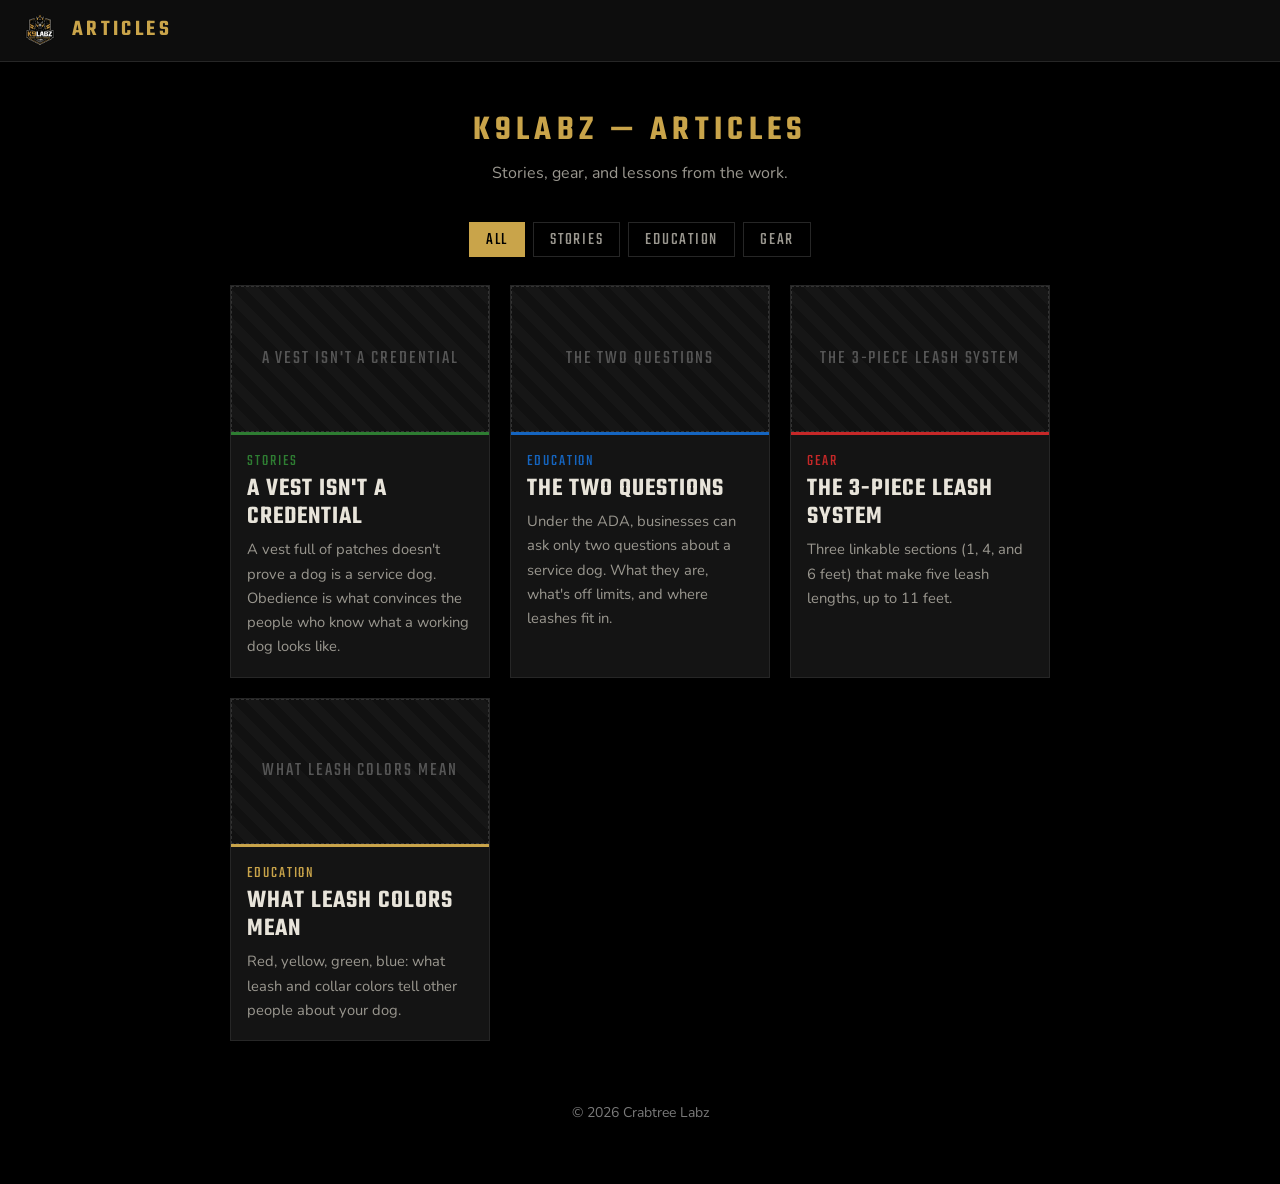
==== articles/index.html @ af8acfc2 "Remove disclosure-implying qualifiers from Two Questions Drop 'me' and 'your' wording that implied t" ====
<!DOCTYPE html>
<html lang="en">
<head>
  <meta charset="utf-8">
  <meta name="viewport" content="width=device-width, initial-scale=1">
  <title>Articles — K9Labz</title>
  <link rel="preconnect" href="https://fonts.googleapis.com">
  <link href="https://fonts.googleapis.com/css2?family=Teko:wght@400;600&family=Nunito:wght@300;400;700&display=swap" rel="stylesheet">
  <link rel="stylesheet" href="articles.css">
</head>
<body>

<div class="k9-header">
  <a href="../index.html"><img src="../logo.png" alt="K9Labz"></a>
  <span class="k9-header-title">Articles</span>
</div>

<div class="k9-page">
  <div class="k9-page-subtitle">
    <div class="k9-page-subtitle-label">K9Labz — Articles</div>
    <div class="k9-page-subtitle-detail">Stories, gear, and lessons from the work.</div>
  </div>

  <div class="k9-filters" id="k9-filters"></div>
  <div class="k9-index-grid" id="k9-index"></div>

  <div class="k9-page-footer">
    &copy; 2026 <a href="https://craz.com">Crabtree Labz</a>
  </div>
</div>

<script>
// Newest first. `category` drives the filter buttons — use any name
// (e.g. "Gear", "Stories", "Education"); new categories appear automatically.
var ARTICLES = [
  {
    slug: "vest-isnt-a-credential",
    title: "A Vest Isn't a Credential",
    category: "Stories",
    summary: "A vest full of patches doesn't prove a dog is a service dog. Obedience is what convinces the people who know what a working dog looks like.",
    accentColor: "#2E7D32",
    thumbnail: null
  },
  {
    slug: "ada-two-questions",
    title: "The Two Questions",
    category: "Education",
    summary: "Under the ADA, businesses can ask only two questions about a service dog. What they are, what's off limits, and where leashes fit in.",
    accentColor: "#1565C0",
    thumbnail: null
  },
  {
    slug: "leash-system",
    title: "The 3-Piece Leash System",
    category: "Gear",
    summary: "Three linkable sections (1, 4, and 6 feet) that make five leash lengths, up to 11 feet.",
    accentColor: "#C62828",
    thumbnail: null
  },
  {
    slug: "leash-color-codes",
    title: "What Leash Colors Mean",
    category: "Education",
    summary: "Red, yellow, green, blue: what leash and collar colors tell other people about your dog.",
    accentColor: "#C9A44A",
    thumbnail: null
  }
];

(function () {
  var grid = document.getElementById('k9-index');
  var filters = document.getElementById('k9-filters');

  var categories = [];
  for (var i = 0; i < ARTICLES.length; i++) {
    if (categories.indexOf(ARTICLES[i].category) === -1) categories.push(ARTICLES[i].category);
  }

  if (categories.length > 1) {
    var btns = '<button class="k9-filter is-active" data-cat="">All</button>';
    for (var j = 0; j < categories.length; j++) {
      btns += '<button class="k9-filter" data-cat="' + esc(categories[j]) + '">' + esc(categories[j]) + '</button>';
    }
    filters.innerHTML = btns;
    filters.addEventListener('click', function (e) {
      var btn = e.target.closest('.k9-filter');
      if (!btn) return;
      var active = filters.querySelectorAll('.k9-filter');
      for (var k = 0; k < active.length; k++) active[k].classList.toggle('is-active', active[k] === btn);
      render(btn.getAttribute('data-cat'));
    });
  }

  render('');

  function render(cat) {
    var html = '';
    for (var i = 0; i < ARTICLES.length; i++) {
      var a = ARTICLES[i];
      if (cat && a.category !== cat) continue;
      var img = a.thumbnail
        ? '<img class="k9-index-card-img" src="' + esc(a.thumbnail) + '" alt="' + esc(a.title) + '">'
        : '<div class="k9-placeholder">' + esc(a.title) + '</div>';

      html += (
        '<a class="k9-index-card" href="' + esc(a.slug) + '/index.html" style="--k9-accent:' + esc(a.accentColor) + '">' +
          img +
          '<div class="k9-index-card-accent"></div>' +
          '<div class="k9-index-card-body">' +
            '<div class="k9-index-card-category">' + esc(a.category) + '</div>' +
            '<div class="k9-index-card-title">' + esc(a.title) + '</div>' +
            '<div class="k9-index-card-summary">' + esc(a.summary) + '</div>' +
          '</div>' +
        '</a>'
      );
    }
    grid.innerHTML = html;
  }

  function esc(s) {
    if (!s) return '';
    var d = document.createElement('div');
    d.appendChild(document.createTextNode(s));
    return d.innerHTML;
  }
})();
</script>
</body>
</html>
---- articles/articles.css ----
/* ── K9Labz — Articles ─────────────────────────────────────
   Shared styles for the article template system (stories, gear, education, anything).
   Each article sets --k9-accent via its ARTICLE data.
   ──────────────────────────────────────────────────────── */

:root {
  --k9-accent: #C9A44A;
  --k9-gold: #C9A44A;
  --k9-bg: #000000;
  --k9-bg-deep: #0d0d0d;
  --k9-card: #141414;
  --k9-line: #262626;
  --k9-text: #e8e4da;
  --k9-text-muted: #9a978f;
  --k9-footer: #7A7A7A;
  --k9-pro: #6fbf73;
  --k9-con: #d9705a;
}

* { box-sizing: border-box; margin: 0; padding: 0; }

body {
  background: var(--k9-bg);
  color: var(--k9-text);
  font-family: 'Nunito', sans-serif;
  font-weight: 400;
  line-height: 1.65;
  -webkit-font-smoothing: antialiased;
}

a { color: var(--k9-gold); }
a:hover { color: #e3c06a; }

h1, h2, h3, .k9-label {
  font-family: 'Teko', sans-serif;
  font-weight: 600;
  letter-spacing: 0.06em;
  text-transform: uppercase;
  line-height: 1.1;
}

/* ── Header ──────────────────────────────────────────── */

.k9-header {
  display: flex;
  align-items: center;
  gap: 16px;
  padding: 12px 24px;
  background: var(--k9-bg-deep);
  border-bottom: 1px solid var(--k9-line);
  position: sticky;
  top: 0;
  z-index: 100;
}

.k9-header a { display: flex; align-items: center; text-decoration: none; }
.k9-header img { height: 32px; width: auto; }

.k9-header-title {
  font-family: 'Teko', sans-serif;
  font-size: 1.4rem;
  font-weight: 600;
  letter-spacing: 0.15em;
  text-transform: uppercase;
  color: var(--k9-gold);
}

.k9-header-spacer { flex: 1; }

.k9-header-back {
  font-family: 'Teko', sans-serif;
  font-size: 1.1rem;
  letter-spacing: 0.1em;
  text-transform: uppercase;
  color: var(--k9-text-muted) !important;
}

.k9-header-back:hover { color: var(--k9-gold) !important; }

/* ── Page ────────────────────────────────────────────── */

.k9-page {
  max-width: 860px;
  margin: 0 auto;
  padding: 40px 20px 60px;
}

.k9-page-subtitle { text-align: center; margin-bottom: 36px; }

.k9-page-subtitle-label {
  font-family: 'Teko', sans-serif;
  font-size: 2.2rem;
  font-weight: 600;
  letter-spacing: 0.15em;
  text-transform: uppercase;
  color: var(--k9-gold);
}

.k9-page-subtitle-detail { color: var(--k9-text-muted); }

.k9-page-footer {
  margin-top: 60px;
  text-align: center;
  font-size: 14px;
  color: var(--k9-footer);
}

.k9-page-footer a { color: inherit; text-decoration: none; }
.k9-page-footer a:hover { text-decoration: underline; }

.k9-placeholder {
  display: flex;
  align-items: center;
  justify-content: center;
  aspect-ratio: 16 / 9;
  background: repeating-linear-gradient(45deg, #111, #111 10px, #161616 10px, #161616 20px);
  border: 1px dashed #333;
  color: #555;
  font-family: 'Teko', sans-serif;
  font-size: 1.2rem;
  letter-spacing: 0.1em;
  text-transform: uppercase;
  text-align: center;
}

/* ── Index grid ──────────────────────────────────────── */

.k9-index-grid {
  display: grid;
  grid-template-columns: repeat(auto-fill, minmax(250px, 1fr));
  gap: 20px;
}

.k9-index-card {
  display: block;
  background: var(--k9-card);
  border: 1px solid var(--k9-line);
  text-decoration: none;
  color: var(--k9-text);
  transition: border-color 0.15s, transform 0.15s;
}

.k9-index-card:hover {
  color: var(--k9-text);
  border-color: var(--k9-accent);
  transform: translateY(-2px);
}

.k9-index-card-img { display: block; width: 100%; aspect-ratio: 16 / 9; object-fit: cover; }
.k9-index-card-accent { height: 3px; background: var(--k9-accent); }
.k9-index-card-body { padding: 14px 16px 18px; }

.k9-index-card-category {
  font-family: 'Teko', sans-serif;
  font-size: 1rem;
  letter-spacing: 0.12em;
  text-transform: uppercase;
  color: var(--k9-accent);
}

.k9-index-card-title {
  font-family: 'Teko', sans-serif;
  font-size: 1.6rem;
  font-weight: 600;
  letter-spacing: 0.04em;
  text-transform: uppercase;
  line-height: 1.1;
  margin-bottom: 6px;
}

.k9-index-card-summary { font-size: 0.92rem; color: var(--k9-text-muted); }

/* ── Article hero ────────────────────────────────────── */

.k9-hero { margin-bottom: 36px; }

.k9-hero-kicker {
  font-family: 'Teko', sans-serif;
  font-size: 1.15rem;
  letter-spacing: 0.15em;
  text-transform: uppercase;
  color: var(--k9-accent);
}

.k9-hero-title { font-size: clamp(2.4rem, 7vw, 3.6rem); color: var(--k9-text); }

.k9-hero-accent-bar { width: 80px; height: 4px; background: var(--k9-accent); margin: 14px 0 16px; }

.k9-hero-summary { font-size: 1.1rem; color: var(--k9-text-muted); max-width: 680px; }

.k9-hero-meta {
  margin-top: 14px;
  font-size: 0.85rem;
  color: var(--k9-footer);
  letter-spacing: 0.04em;
}

.k9-hero-image { margin-top: 24px; border: 1px solid var(--k9-line); }
.k9-hero-image img { display: block; width: 100%; height: auto; }

/* ── Sections ────────────────────────────────────────── */

.k9-section { margin-top: 44px; }

.k9-section h2 {
  font-size: 1.9rem;
  color: var(--k9-gold);
  border-bottom: 1px solid var(--k9-line);
  padding-bottom: 6px;
  margin-bottom: 18px;
}

.k9-section p + p { margin-top: 14px; }

/* Score box */

.k9-score {
  display: flex;
  gap: 20px;
  align-items: center;
  background: var(--k9-card);
  border-left: 4px solid var(--k9-accent);
  padding: 20px 24px;
}

.k9-score-score {
  font-family: 'Teko', sans-serif;
  font-size: 3.4rem;
  font-weight: 600;
  line-height: 1;
  color: var(--k9-accent);
  flex-shrink: 0;
}

.k9-score-score small { font-size: 1.4rem; color: var(--k9-text-muted); }
.k9-score-text strong { display: block; font-family: 'Teko', sans-serif; font-size: 1.4rem; letter-spacing: 0.06em; text-transform: uppercase; }

/* Cards */

.k9-cards { display: grid; grid-template-columns: repeat(auto-fill, minmax(240px, 1fr)); gap: 16px; }

.k9-card { background: var(--k9-card); border: 1px solid var(--k9-line); }
.k9-card img { display: block; width: 100%; aspect-ratio: 4 / 3; object-fit: cover; }
.k9-card .k9-placeholder { aspect-ratio: 4 / 3; border: none; }
.k9-card-swatch { height: 64px; border-bottom: 1px solid var(--k9-line); }
.k9-card-body { padding: 14px 16px 18px; }
.k9-card-kicker { font-family: 'Teko', sans-serif; font-size: 1rem; letter-spacing: 0.12em; text-transform: uppercase; color: var(--k9-accent); }
.k9-card-title { font-family: 'Teko', sans-serif; font-size: 1.5rem; font-weight: 600; text-transform: uppercase; line-height: 1.1; margin-bottom: 6px; }
.k9-card-text { font-size: 0.92rem; color: var(--k9-text-muted); }

/* Ratings */

.k9-ratings { display: grid; gap: 10px; }
.k9-rating { display: grid; grid-template-columns: 170px 1fr 36px; align-items: center; gap: 12px; }
.k9-rating-label { font-family: 'Teko', sans-serif; font-size: 1.2rem; letter-spacing: 0.06em; text-transform: uppercase; }
.k9-rating-track { height: 8px; background: #1f1f1f; }
.k9-rating-fill { height: 100%; background: var(--k9-accent); }
.k9-rating-value { font-family: 'Teko', sans-serif; font-size: 1.3rem; text-align: right; color: var(--k9-accent); }

/* Facts table */

.k9-facts { width: 100%; border-collapse: collapse; }
.k9-facts th, .k9-facts td { text-align: left; padding: 10px 12px; border-bottom: 1px solid var(--k9-line); vertical-align: top; }
.k9-facts th { width: 34%; font-family: 'Teko', sans-serif; font-weight: 600; font-size: 1.15rem; letter-spacing: 0.08em; text-transform: uppercase; color: var(--k9-text-muted); }

/* Items */

.k9-items { display: grid; gap: 14px; }
.k9-item { background: var(--k9-card); border: 1px solid var(--k9-line); padding: 16px 20px; }
.k9-item h3 { font-size: 1.45rem; color: var(--k9-text); margin-bottom: 4px; }
.k9-item-meta { font-size: 0.85rem; color: var(--k9-accent); margin-bottom: 6px; letter-spacing: 0.03em; }

/* Steps */

.k9-steps { list-style: none; counter-reset: step; display: grid; gap: 12px; }
.k9-steps li { counter-increment: step; position: relative; padding-left: 46px; }
.k9-steps li::before {
  content: counter(step);
  position: absolute;
  left: 0;
  top: -2px;
  width: 32px;
  height: 32px;
  display: flex;
  align-items: center;
  justify-content: center;
  border: 1px solid var(--k9-accent);
  color: var(--k9-accent);
  font-family: 'Teko', sans-serif;
  font-size: 1.3rem;
}

/* Pros / cons */

.k9-proscons { display: grid; grid-template-columns: 1fr 1fr; gap: 16px; }
.k9-proscons > div { background: var(--k9-card); border: 1px solid var(--k9-line); padding: 16px 20px; }
.k9-proscons h3 { font-size: 1.4rem; margin-bottom: 8px; }
.k9-pros h3 { color: var(--k9-pro); }
.k9-cons h3 { color: var(--k9-con); }
.k9-proscons ul { padding-left: 18px; }
.k9-proscons li + li { margin-top: 6px; }

/* Callout */

.k9-callout {
  background: #1a1408;
  border: 1px solid #4a3c18;
  padding: 16px 20px;
}

.k9-callout p + p { margin-top: 10px; }
.k9-callout .k9-label { color: var(--k9-gold); font-size: 1.3rem; margin-bottom: 4px; }

/* Gallery */

.k9-gallery { display: grid; grid-template-columns: repeat(auto-fill, minmax(240px, 1fr)); gap: 12px; }
.k9-gallery figure { background: var(--k9-card); border: 1px solid var(--k9-line); }
.k9-gallery img { display: block; width: 100%; aspect-ratio: 4 / 3; object-fit: cover; }
.k9-gallery figcaption { padding: 8px 12px; font-size: 0.85rem; color: var(--k9-text-muted); }

@media (max-width: 600px) {
  .k9-proscons { grid-template-columns: 1fr; }
  .k9-rating { grid-template-columns: 120px 1fr 30px; }
  .k9-score { flex-direction: column; align-items: flex-start; }
  .k9-facts th { width: 40%; }
}

/* Index filters */

.k9-filters { display: flex; flex-wrap: wrap; justify-content: center; gap: 8px; margin-bottom: 28px; }

.k9-filter {
  background: none;
  border: 1px solid var(--k9-line);
  color: var(--k9-text-muted);
  font-family: 'Teko', sans-serif;
  font-size: 1.1rem;
  letter-spacing: 0.1em;
  text-transform: uppercase;
  padding: 4px 16px;
  cursor: pointer;
}

.k9-filter:hover { color: var(--k9-gold); border-color: var(--k9-gold); }
.k9-filter.is-active { background: var(--k9-gold); border-color: var(--k9-gold); color: var(--k9-bg); }

/* Quote */

.k9-quote {
  border-left: 4px solid var(--k9-accent);
  padding: 6px 0 6px 22px;
  font-size: 1.3rem;
  font-style: italic;
  color: var(--k9-text);
}

.k9-quote cite { display: block; margin-top: 8px; font-size: 0.9rem; font-style: normal; color: var(--k9-text-muted); }

/* Single image */

.k9-figure { border: 1px solid var(--k9-line); background: var(--k9-card); }
.k9-figure img { display: block; width: 100%; height: auto; }
.k9-figure figcaption { padding: 8px 12px; font-size: 0.85rem; color: var(--k9-text-muted); }

/* Video */

.k9-video { position: relative; aspect-ratio: 16 / 9; border: 1px solid var(--k9-line); }
.k9-video iframe { position: absolute; inset: 0; width: 100%; height: 100%; border: 0; }
.k9-video + .k9-video-title { margin-top: 8px; font-size: 0.9rem; color: var(--k9-text-muted); }

/* Plain list */

.k9-list { padding-left: 20px; }
.k9-list li + li { margin-top: 6px; }

/* Sources & citations */

.k9-cite { font-size: 0.7em; line-height: 0; margin-left: 1px; white-space: nowrap; }
.k9-cite a { text-decoration: none; }
.k9-sources { padding-left: 22px; font-size: 0.92rem; color: var(--k9-text-muted); }
.k9-sources li + li { margin-top: 8px; }
.k9-sources li:target { color: var(--k9-text); }
.k9-source-note { font-size: 0.85rem; color: var(--k9-footer); }
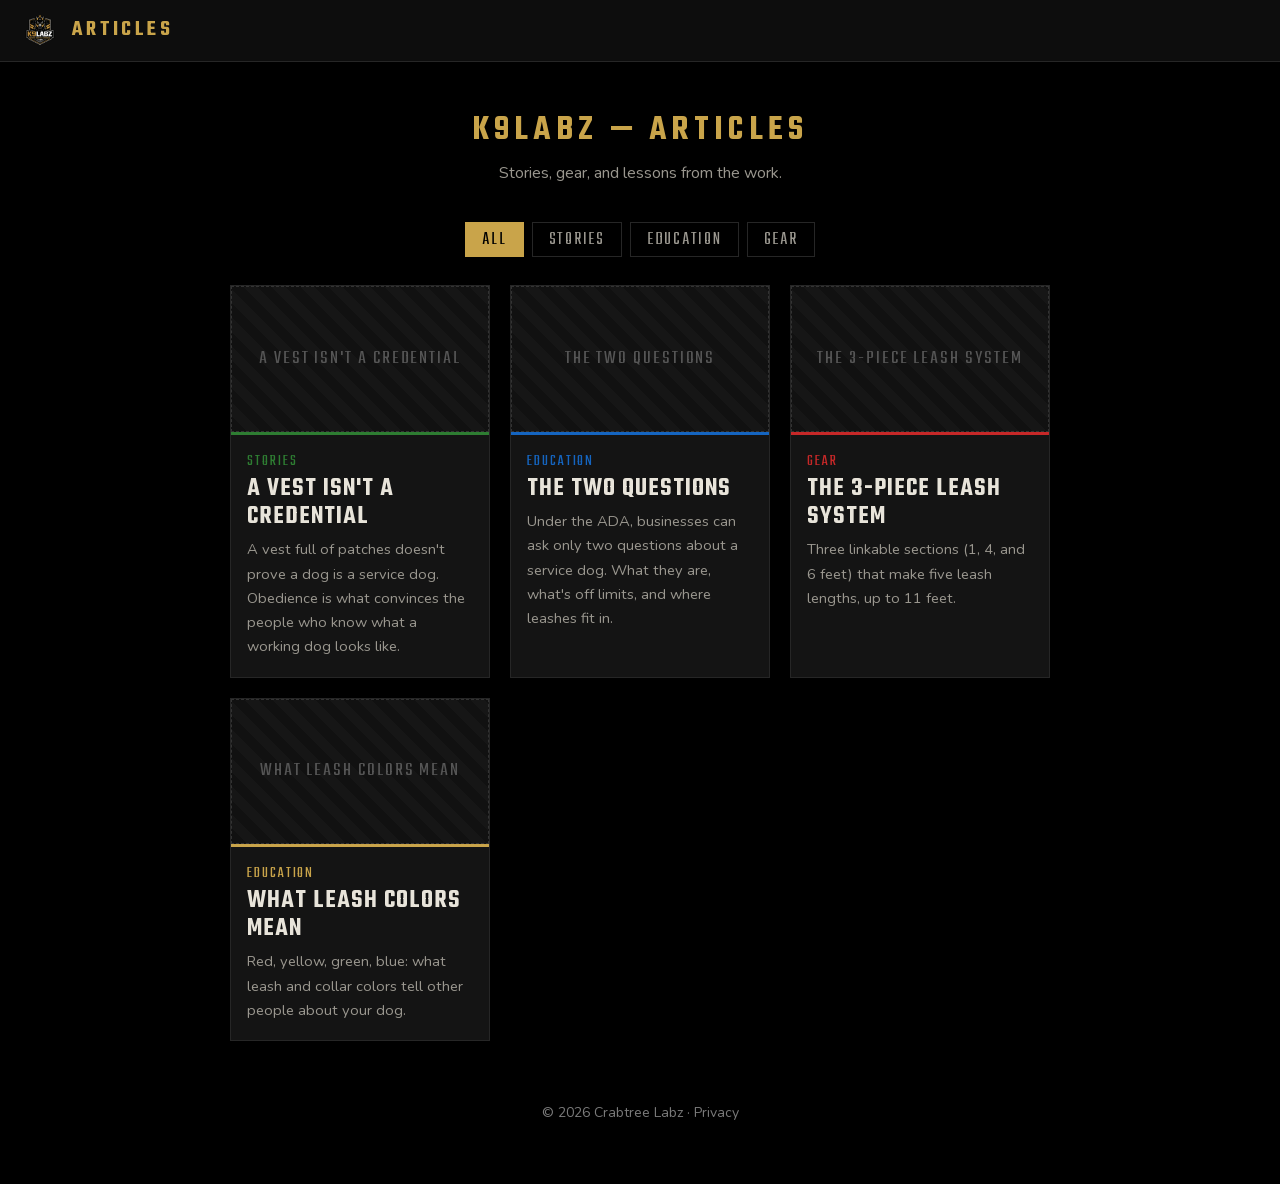
==== commit 3626d1b3: "Self-host fonts, click-to-play videos, link the privacy policy Fonts load from /fonts instead of Goo" ====
--- a/articles/index.html
+++ b/articles/index.html
@@ -4,8 +4,7 @@
   <meta charset="utf-8">
   <meta name="viewport" content="width=device-width, initial-scale=1">
   <title>Articles — K9Labz</title>
-  <link rel="preconnect" href="https://fonts.googleapis.com">
-  <link href="https://fonts.googleapis.com/css2?family=Teko:wght@400;600&family=Nunito:wght@300;400;700&display=swap" rel="stylesheet">
+  <link rel="stylesheet" href="/fonts/fonts.css">
   <link rel="stylesheet" href="articles.css">
 </head>
 <body>
@@ -25,7 +24,7 @@
   <div class="k9-index-grid" id="k9-index"></div>
 
   <div class="k9-page-footer">
-    &copy; 2026 <a href="https://craz.com">Crabtree Labz</a>
+    &copy; 2026 <a href="https://craz.com">Crabtree Labz</a> · <a href="https://craz.com/privacy.html">Privacy</a>
   </div>
 </div>
 
--- a/fonts/fonts.css
+++ b/fonts/fonts.css
@@ -0,0 +1,47 @@
+/* Self-hosted fonts (SIL Open Font License), so this site makes no requests to Google.
+   Generated from Google Fonts; latin subset unless noted. */
+
+@font-face {
+  font-family: 'Nunito';
+  font-style: normal;
+  font-weight: 300;
+  font-display: swap;
+  src: url(/fonts/nunito-57f464a4.woff2) format('woff2');
+  unicode-range: U+0000-00FF, U+0131, U+0152-0153, U+02BB-02BC, U+02C6, U+02DA, U+02DC, U+0304, U+0308, U+0329, U+2000-206F, U+20AC, U+2122, U+2191, U+2193, U+2212, U+2215, U+FEFF, U+FFFD;
+}
+
+@font-face {
+  font-family: 'Nunito';
+  font-style: normal;
+  font-weight: 400;
+  font-display: swap;
+  src: url(/fonts/nunito-57f464a4.woff2) format('woff2');
+  unicode-range: U+0000-00FF, U+0131, U+0152-0153, U+02BB-02BC, U+02C6, U+02DA, U+02DC, U+0304, U+0308, U+0329, U+2000-206F, U+20AC, U+2122, U+2191, U+2193, U+2212, U+2215, U+FEFF, U+FFFD;
+}
+
+@font-face {
+  font-family: 'Nunito';
+  font-style: normal;
+  font-weight: 700;
+  font-display: swap;
+  src: url(/fonts/nunito-57f464a4.woff2) format('woff2');
+  unicode-range: U+0000-00FF, U+0131, U+0152-0153, U+02BB-02BC, U+02C6, U+02DA, U+02DC, U+0304, U+0308, U+0329, U+2000-206F, U+20AC, U+2122, U+2191, U+2193, U+2212, U+2215, U+FEFF, U+FFFD;
+}
+
+@font-face {
+  font-family: 'Teko';
+  font-style: normal;
+  font-weight: 400;
+  font-display: swap;
+  src: url(/fonts/teko-8de89a14.woff2) format('woff2');
+  unicode-range: U+0000-00FF, U+0131, U+0152-0153, U+02BB-02BC, U+02C6, U+02DA, U+02DC, U+0304, U+0308, U+0329, U+2000-206F, U+20AC, U+2122, U+2191, U+2193, U+2212, U+2215, U+FEFF, U+FFFD;
+}
+
+@font-face {
+  font-family: 'Teko';
+  font-style: normal;
+  font-weight: 600;
+  font-display: swap;
+  src: url(/fonts/teko-8de89a14.woff2) format('woff2');
+  unicode-range: U+0000-00FF, U+0131, U+0152-0153, U+02BB-02BC, U+02C6, U+02DA, U+02DC, U+0304, U+0308, U+0329, U+2000-206F, U+20AC, U+2122, U+2191, U+2193, U+2212, U+2215, U+FEFF, U+FFFD;
+}
--- a/articles/articles.css
+++ b/articles/articles.css
@@ -381,3 +381,17 @@
 .k9-sources li + li { margin-top: 8px; }
 .k9-sources li:target { color: var(--k9-text); }
 .k9-source-note { font-size: 0.85rem; color: var(--k9-footer); }
+
+/* Click-to-load YouTube (see ytFacade in the script) */
+.yt-facade {
+  display: flex; flex-direction: column; align-items: center; justify-content: center; gap: 10px;
+  width: 100%; aspect-ratio: 16 / 9; border: 0; margin: 0; padding: 0; cursor: pointer;
+  background: #141414; color: #e8e2d2; font: inherit;
+}
+.yt-facade .yt-play {
+  width: 64px; height: 64px; border-radius: 50%; display: grid; place-items: center;
+  border: 2px solid #C9A44A; color: #C9A44A; font-size: 22px; padding-left: 4px;
+}
+.yt-facade .yt-note { font-size: 0.85rem; opacity: 0.75; }
+.yt-facade:hover .yt-play, .yt-facade:focus-visible .yt-play { background: #C9A44A; color: #141414; }
+.k9-video .yt-facade, .k9-video .yt-frame { position: absolute; inset: 0; width: 100%; height: 100%; aspect-ratio: auto; border: 0; }
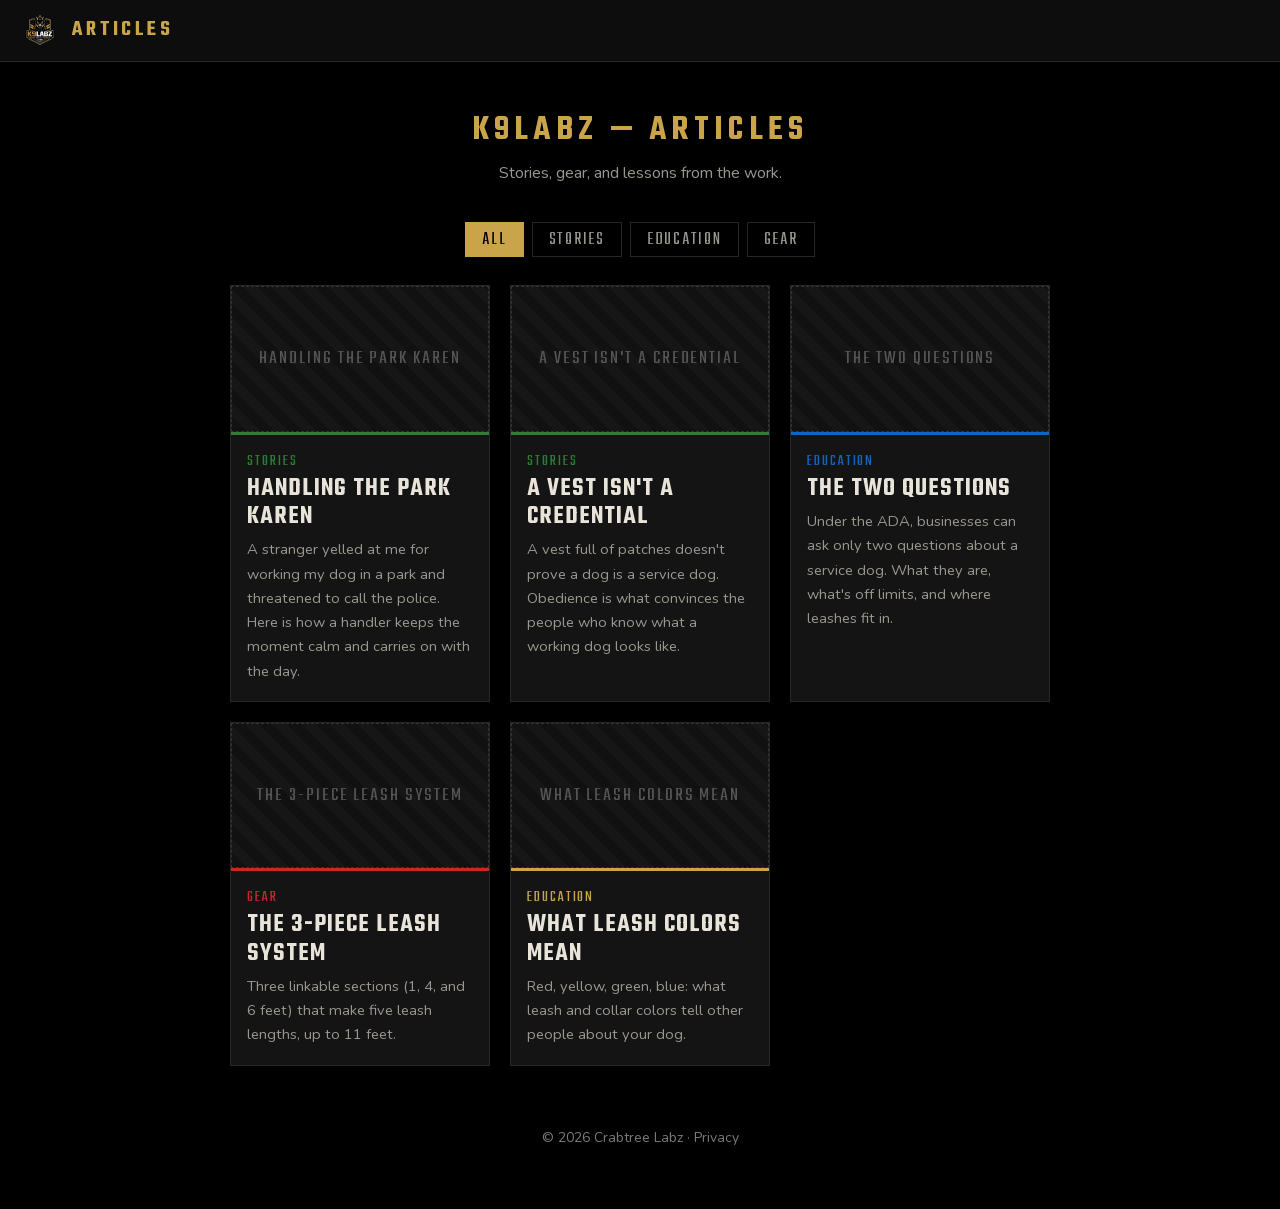
==== commit 015dd59e: "List Handling the Park Karen on the Articles page Co-Authored-By: Claude Sonnet 5.5 <noreply@anthrop" ====
--- a/articles/index.html
+++ b/articles/index.html
@@ -32,6 +32,14 @@
 // Newest first. `category` drives the filter buttons — use any name
 // (e.g. "Gear", "Stories", "Education"); new categories appear automatically.
 var ARTICLES = [
+  {
+    slug: "park-karens",
+    title: "Handling the Park Karen",
+    category: "Stories",
+    summary: "A stranger yelled at me for working my dog in a park and threatened to call the police. Here is how a handler keeps the moment calm and carries on with the day.",
+    accentColor: "#2E7D32",
+    thumbnail: null
+  },
   {
     slug: "vest-isnt-a-credential",
     title: "A Vest Isn't a Credential",
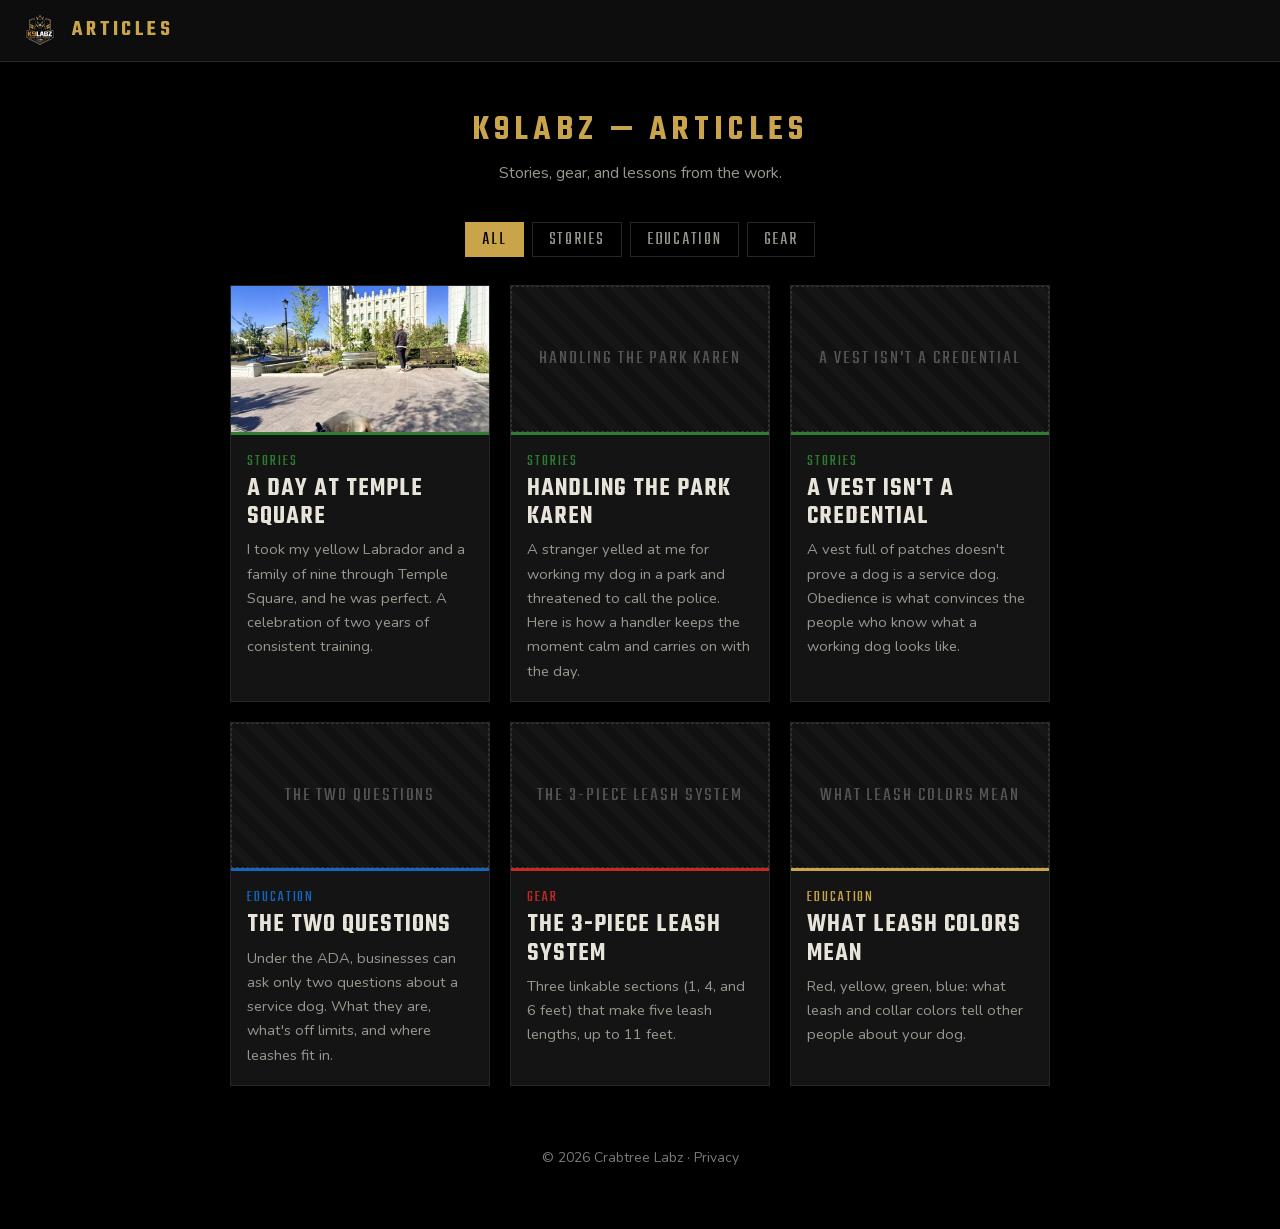
==== commit f6798dc1: "Add article: A Day at Temple Square Co-Authored-By: Claude Sonnet 5.5 <noreply@anthropic.com>" ====
--- a/articles/index.html
+++ b/articles/index.html
@@ -32,6 +32,14 @@
 // Newest first. `category` drives the filter buttons — use any name
 // (e.g. "Gear", "Stories", "Education"); new categories appear automatically.
 var ARTICLES = [
+  {
+    slug: "temple-square",
+    title: "A Day at Temple Square",
+    category: "Stories",
+    summary: "I took my yellow Labrador and a family of nine through Temple Square, and he was perfect. A celebration of two years of consistent training.",
+    accentColor: "#2E7D32",
+    thumbnail: "temple-square/images/hero.jpg"
+  },
   {
     slug: "park-karens",
     title: "Handling the Park Karen",
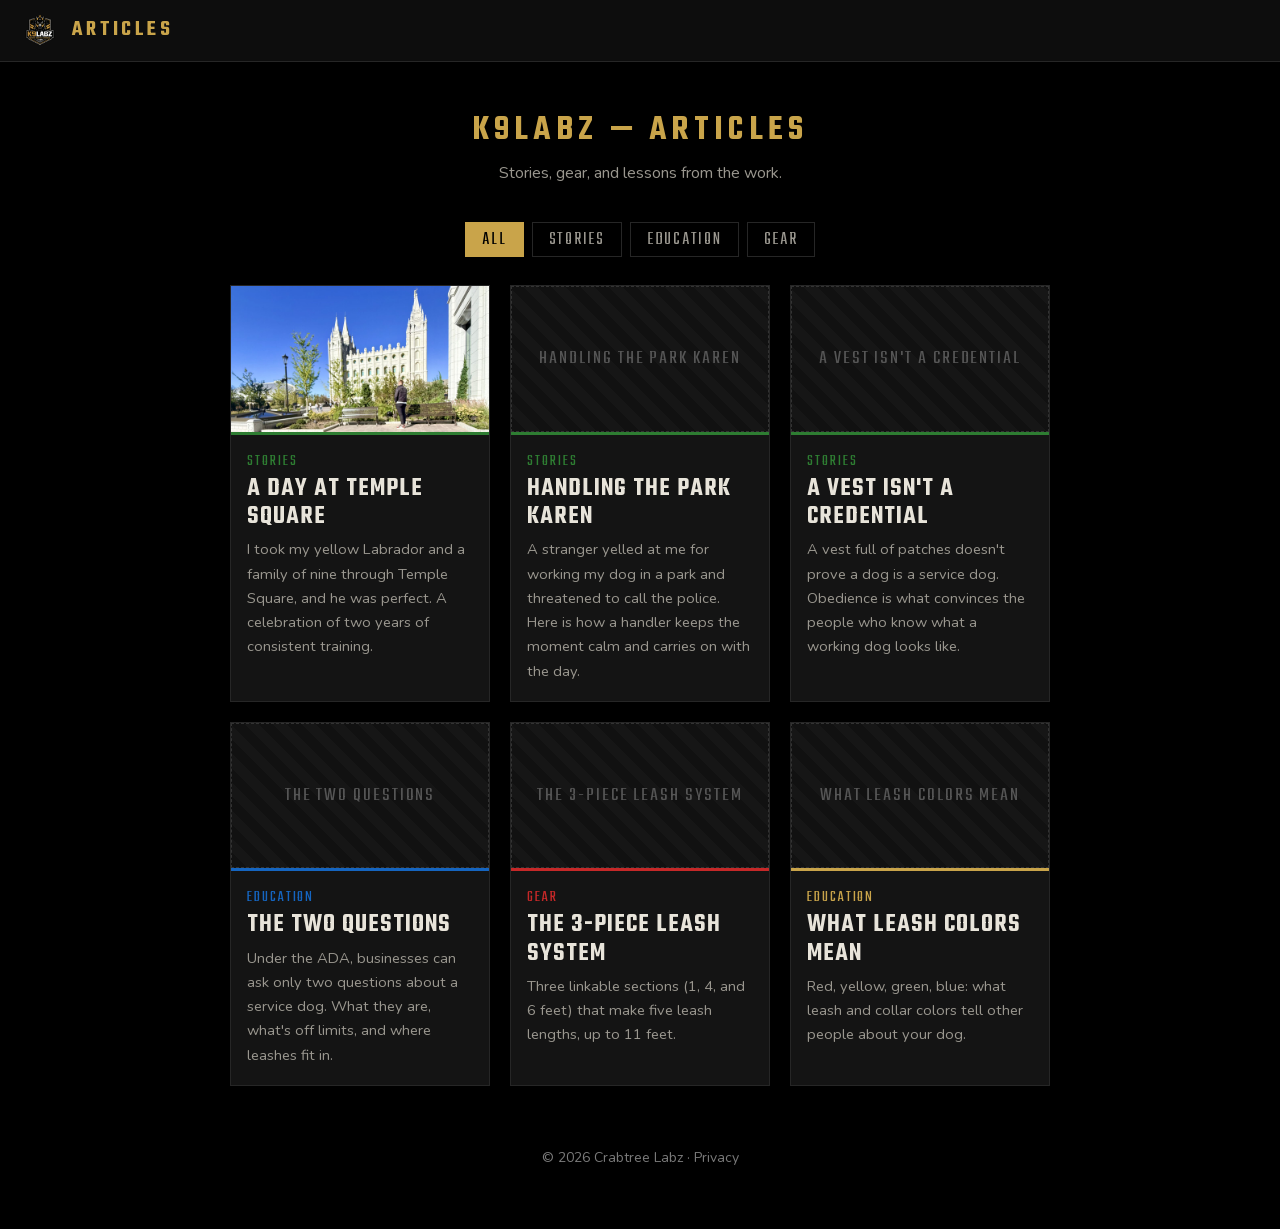
==== commit b48216a5: "Temple Square: add 16:9 thumbnail for the Articles card Co-Authored-By: Claude Sonnet 5.5 <noreply@a" ====
--- a/articles/index.html
+++ b/articles/index.html
@@ -38,7 +38,7 @@
     category: "Stories",
     summary: "I took my yellow Labrador and a family of nine through Temple Square, and he was perfect. A celebration of two years of consistent training.",
     accentColor: "#2E7D32",
-    thumbnail: "temple-square/images/hero.jpg"
+    thumbnail: "temple-square/images/thumb.jpg"
   },
   {
     slug: "park-karens",
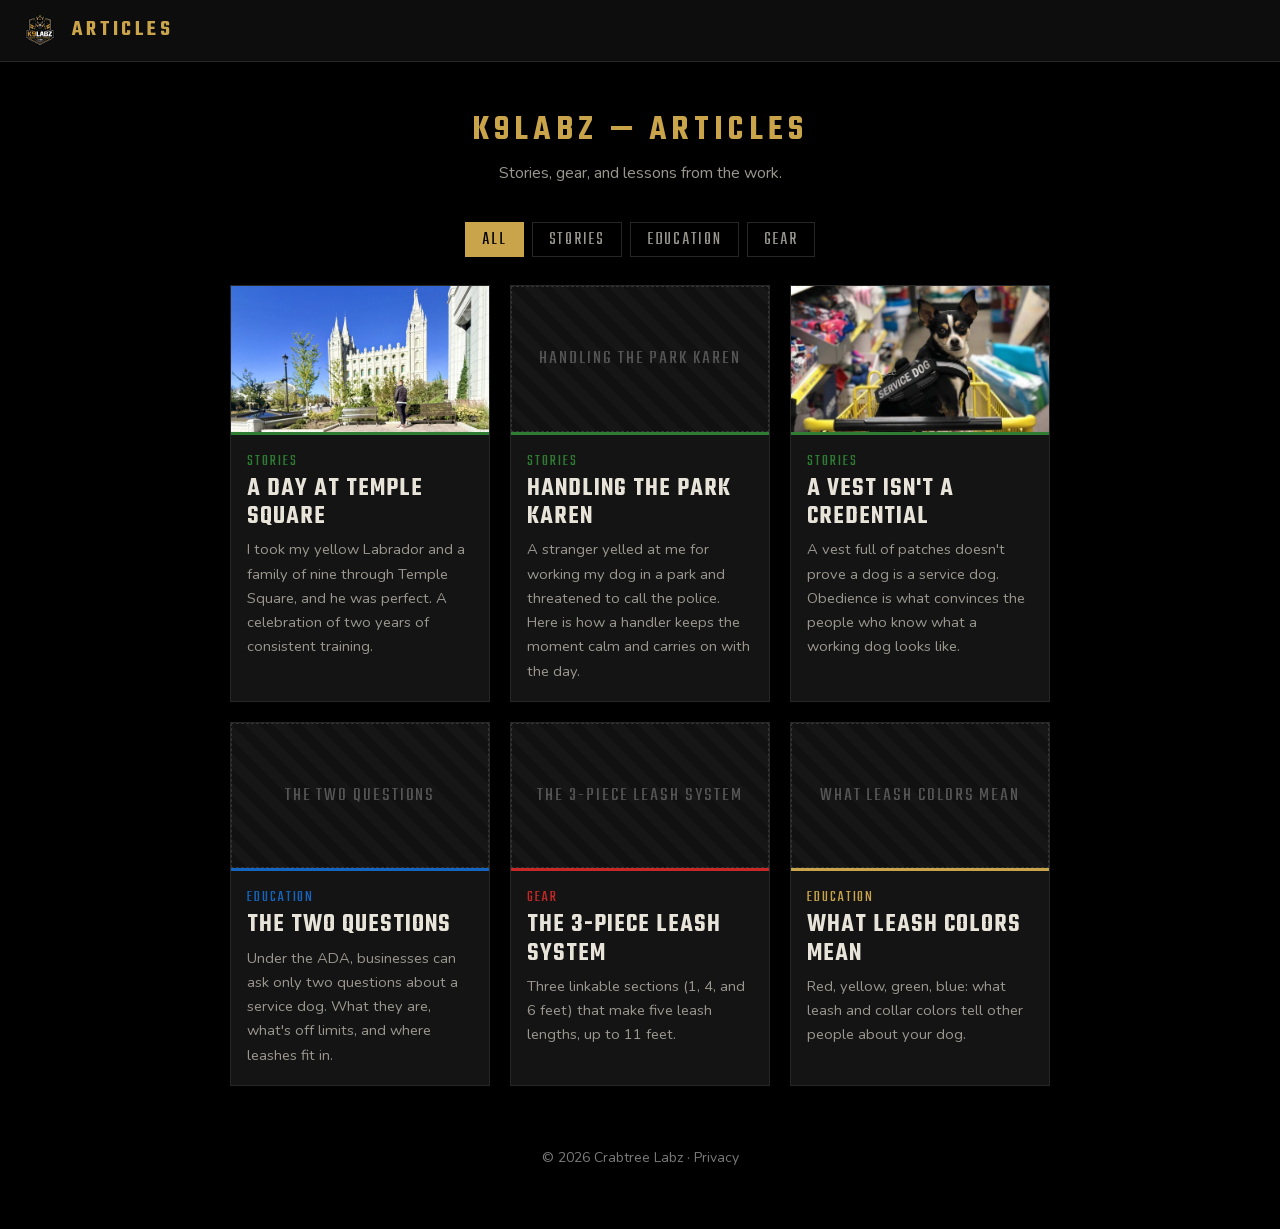
==== commit 975f2b5b: "Articles: use the caption as the image alt text Captions and alt text are now one value. Photos publ" ====
--- a/articles/index.html
+++ b/articles/index.html
@@ -106,7 +106,24 @@
     });
   }
 
+  // AgentHubStudio publishes card photos chosen on the phone as slots.json beside this page.
+  applySlots();
   render('');
+
+  function applySlots() {
+    var data = null;
+    try {
+      var x = new XMLHttpRequest();
+      x.open('GET', 'slots.json', false);
+      x.send();
+      if (x.status === 200) data = JSON.parse(x.responseText).slots || null;
+    } catch (e) { data = null; }
+    if (!data) return;
+    for (var i = 0; i < ARTICLES.length; i++) {
+      var v = data['card.' + ARTICLES[i].slug];
+      if (v !== undefined) { ARTICLES[i].thumbnail = v ? v.src : null; ARTICLES[i].thumbAlt = v && (v.alt || v.caption) || ''; }
+    }
+  }
 
   function render(cat) {
     var html = '';
@@ -114,7 +131,7 @@
       var a = ARTICLES[i];
       if (cat && a.category !== cat) continue;
       var img = a.thumbnail
-        ? '<img class="k9-index-card-img" src="' + esc(a.thumbnail) + '" alt="' + esc(a.title) + '">'
+        ? '<img class="k9-index-card-img" src="' + esc(a.thumbnail) + '" alt="' + esc(a.thumbAlt || a.title) + '">'
         : '<div class="k9-placeholder">' + esc(a.title) + '</div>';
 
       html += (
--- a/articles/articles.css
+++ b/articles/articles.css
@@ -197,6 +197,7 @@
 
 .k9-hero-image { margin-top: 24px; border: 1px solid var(--k9-line); }
 .k9-hero-image img { display: block; width: 100%; height: auto; }
+.k9-hero-caption { padding: 8px 12px; font-size: 0.85rem; color: var(--k9-text-muted); border-top: 1px solid var(--k9-line); }
 
 /* ── Sections ────────────────────────────────────────── */
 
